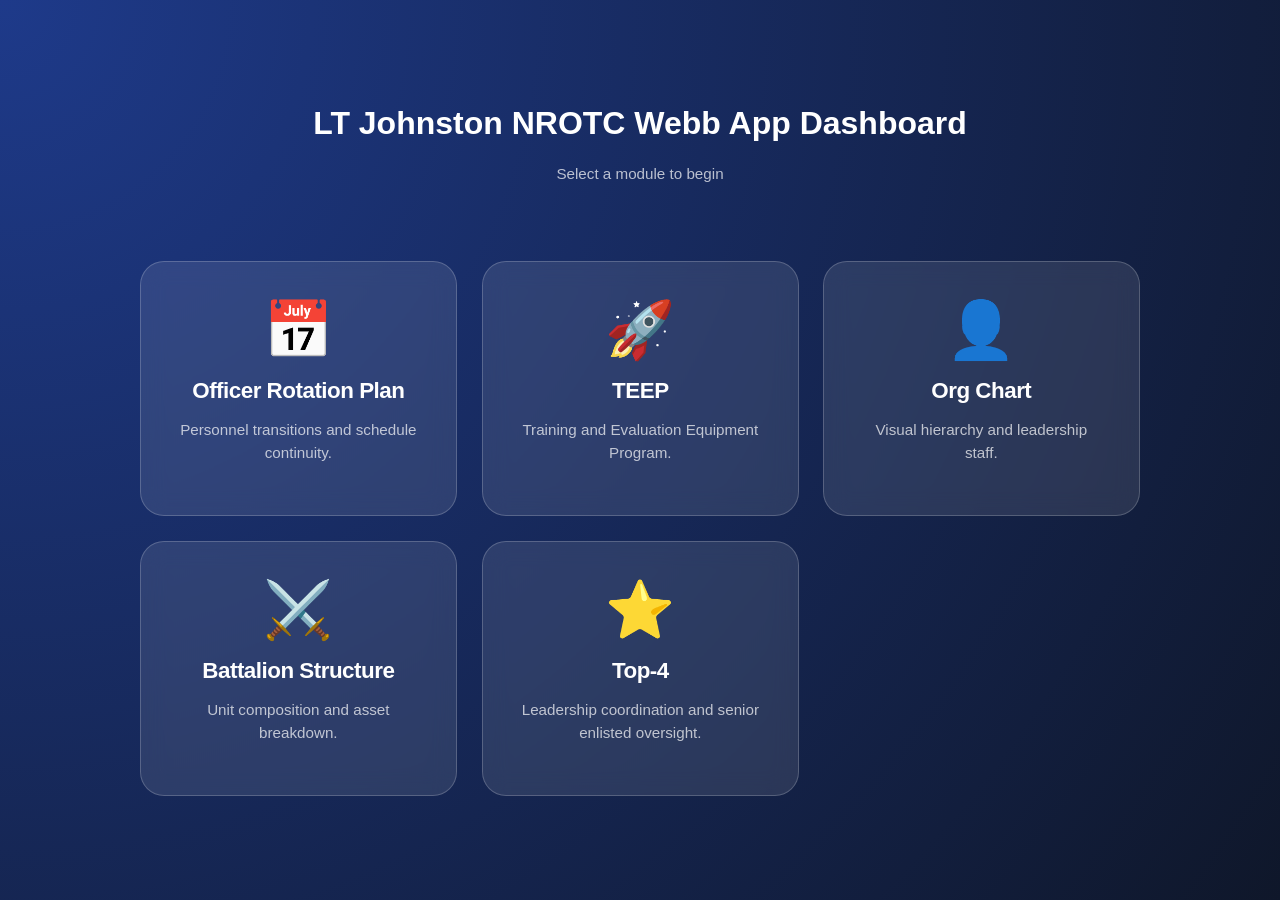
==== index.html @ 0b22dcf9 "Add files via upload" ====
<!DOCTYPE html>
<html lang="en">
<head>
    <meta charset="UTF-8">
    <meta name="viewport" content="width=device-width, initial-scale=1.0">
    <title>NCPR WebApps</title>
    <link rel="stylesheet" href="style.css">
</head>
<body>

    <div class="portal-header">
        <h1>LT Johnston NROTC Webb App Dashboard</h1>
        <p>Select a module to begin</p>
    </div>

    <div class="glass-container">
        <a href="./officer-rotation/" class="card">
            <div class="icon">📅</div>
            <h2>Officer Rotation Plan</h2>
            <p>Personnel transitions and schedule continuity.</p>
        </a>

        <a href="./teep/" class="card">
            <div class="icon">🚀</div>
            <h2>TEEP</h2>
            <p>Training and Evaluation Equipment Program.</p>
        </a>

        <a href="./org-chart/" class="card">
            <div class="icon">👤</div>
            <h2>Org Chart</h2>
            <p>Visual hierarchy and leadership staff.</p>
        </a>

        <a href="./battalion-structure/" class="card">
            <div class="icon">⚔️</div>
            <h2>Battalion Structure</h2>
            <p>Unit composition and asset breakdown.</p>
        </a>
		
		<a href="./top-4/" class="card">
			<div class="icon">⭐</div>
			<h2>Top-4</h2>
			<p>Leadership coordination and senior enlisted oversight.</p>
		</a>
    </div>

    <script src="app.js"></script>
</body>
</html>
---- style.css ----
:root {
    --glass: rgba(255, 255, 255, 0.1);
    --border: rgba(255, 255, 255, 0.2);
}

body {
    margin: 0;
    min-height: 100vh;
    font-family: 'Inter', -apple-system, sans-serif;
    background: radial-gradient(circle at top left, #1e3a8a, #0f172a);
    color: white;
    display: flex;
    flex-direction: column;
    justify-content: center;
    align-items: center;
    perspective: 1000px; /* Required for 3D JS effects */
    overflow-x: hidden;
}

.portal-header {
    text-align: center;
    margin-bottom: 40px;
}

.glass-container {
    display: grid;
    /* This makes the cards responsive: at least 280px wide, max 2 columns */
    grid-template-columns: repeat(auto-fit, minmax(280px, 1fr)); 
    gap: 25px;
    padding: 20px;
    max-width: 1000px; /* Widened to accommodate more cards */
    width: 90%;
}

.card {
    background: var(--glass);
    backdrop-filter: blur(12px);
    -webkit-backdrop-filter: blur(12px);
    border: 1px solid var(--border);
    border-radius: 24px;
    padding: 35px;
    text-decoration: none;
    color: white;
    text-align: center;
    transition: box-shadow 0.3s ease, background 0.3s ease;
    transform-style: preserve-3d;
    will-change: transform;
}

.card:hover {
    background: rgba(255, 255, 255, 0.15);
    box-shadow: 0 25px 50px -12px rgba(0, 0, 0, 0.5);
}

.icon { font-size: 3.5rem; margin-bottom: 15px; display: block; }
h2 { margin: 10px 0; font-size: 1.4rem; letter-spacing: -0.5px; }
p { font-size: 0.95rem; opacity: 0.7; line-height: 1.5; }

/* Responsive for Mobile */
@media (max-width: 650px) {
    .glass-container { grid-template-columns: 1fr; }
}
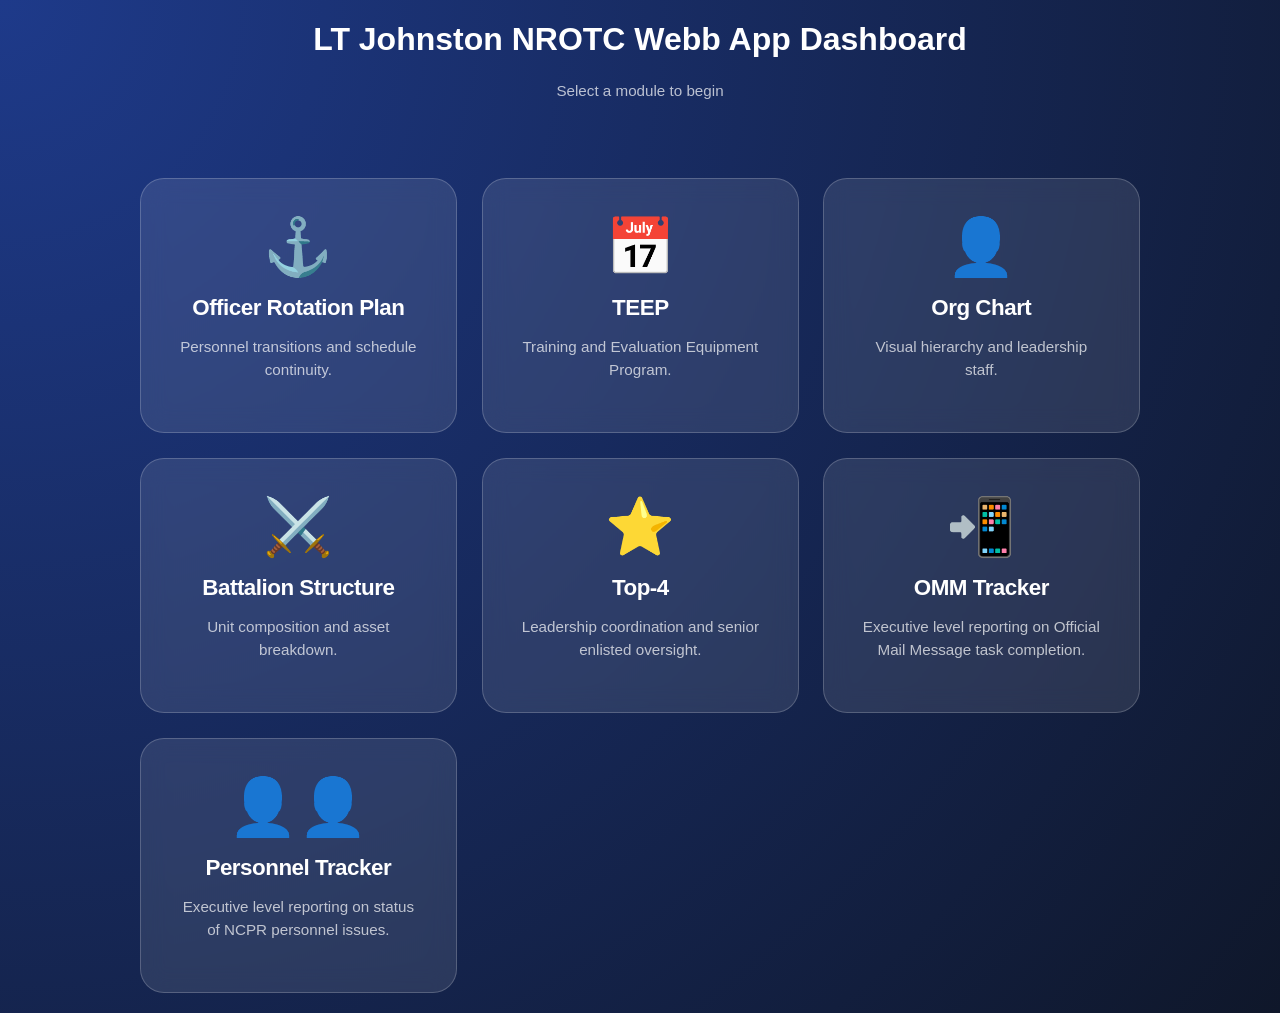
==== commit c1ab7c32: "Update index.html Update to version 2" ====
--- a/index.html
+++ b/index.html
@@ -15,13 +15,13 @@
 
     <div class="glass-container">
         <a href="./officer-rotation/" class="card">
-            <div class="icon">📅</div>
+            <div class="icon">⚓</div>
             <h2>Officer Rotation Plan</h2>
             <p>Personnel transitions and schedule continuity.</p>
         </a>
 
         <a href="./teep/" class="card">
-            <div class="icon">🚀</div>
+            <div class="icon">📅</div>
             <h2>TEEP</h2>
             <p>Training and Evaluation Equipment Program.</p>
         </a>
@@ -43,8 +43,21 @@
 			<h2>Top-4</h2>
 			<p>Leadership coordination and senior enlisted oversight.</p>
 		</a>
+		
+		<a href="https://docs.google.com/spreadsheets/d/1oHZR1DKpJpUx6i919Zpv6k_TnJ9sLrHlK629Ja2-0pQ/edit?gid=660100795#gid=660100795" class="card">
+			<div class="icon">📲</div>
+			<h2>OMM Tracker</h2>
+			<p>Executive level reporting on Official Mail Message task completion.</p>
+		</a>
+		
+		<a href="https://docs.google.com/spreadsheets/d/1gSHrX90zJbVUPa4ICaz0H4lG3BX4cKYP/edit?gid=2075956907#gid=2075956907" class="card">
+			<div class="icon">👤👤</div>
+			<h2>Personnel Tracker</h2>
+			<p>Executive level reporting on status of NCPR personnel issues.</p>
+		</a>
+		
     </div>
 
     <script src="app.js"></script>
 </body>
-</html>+</html>
